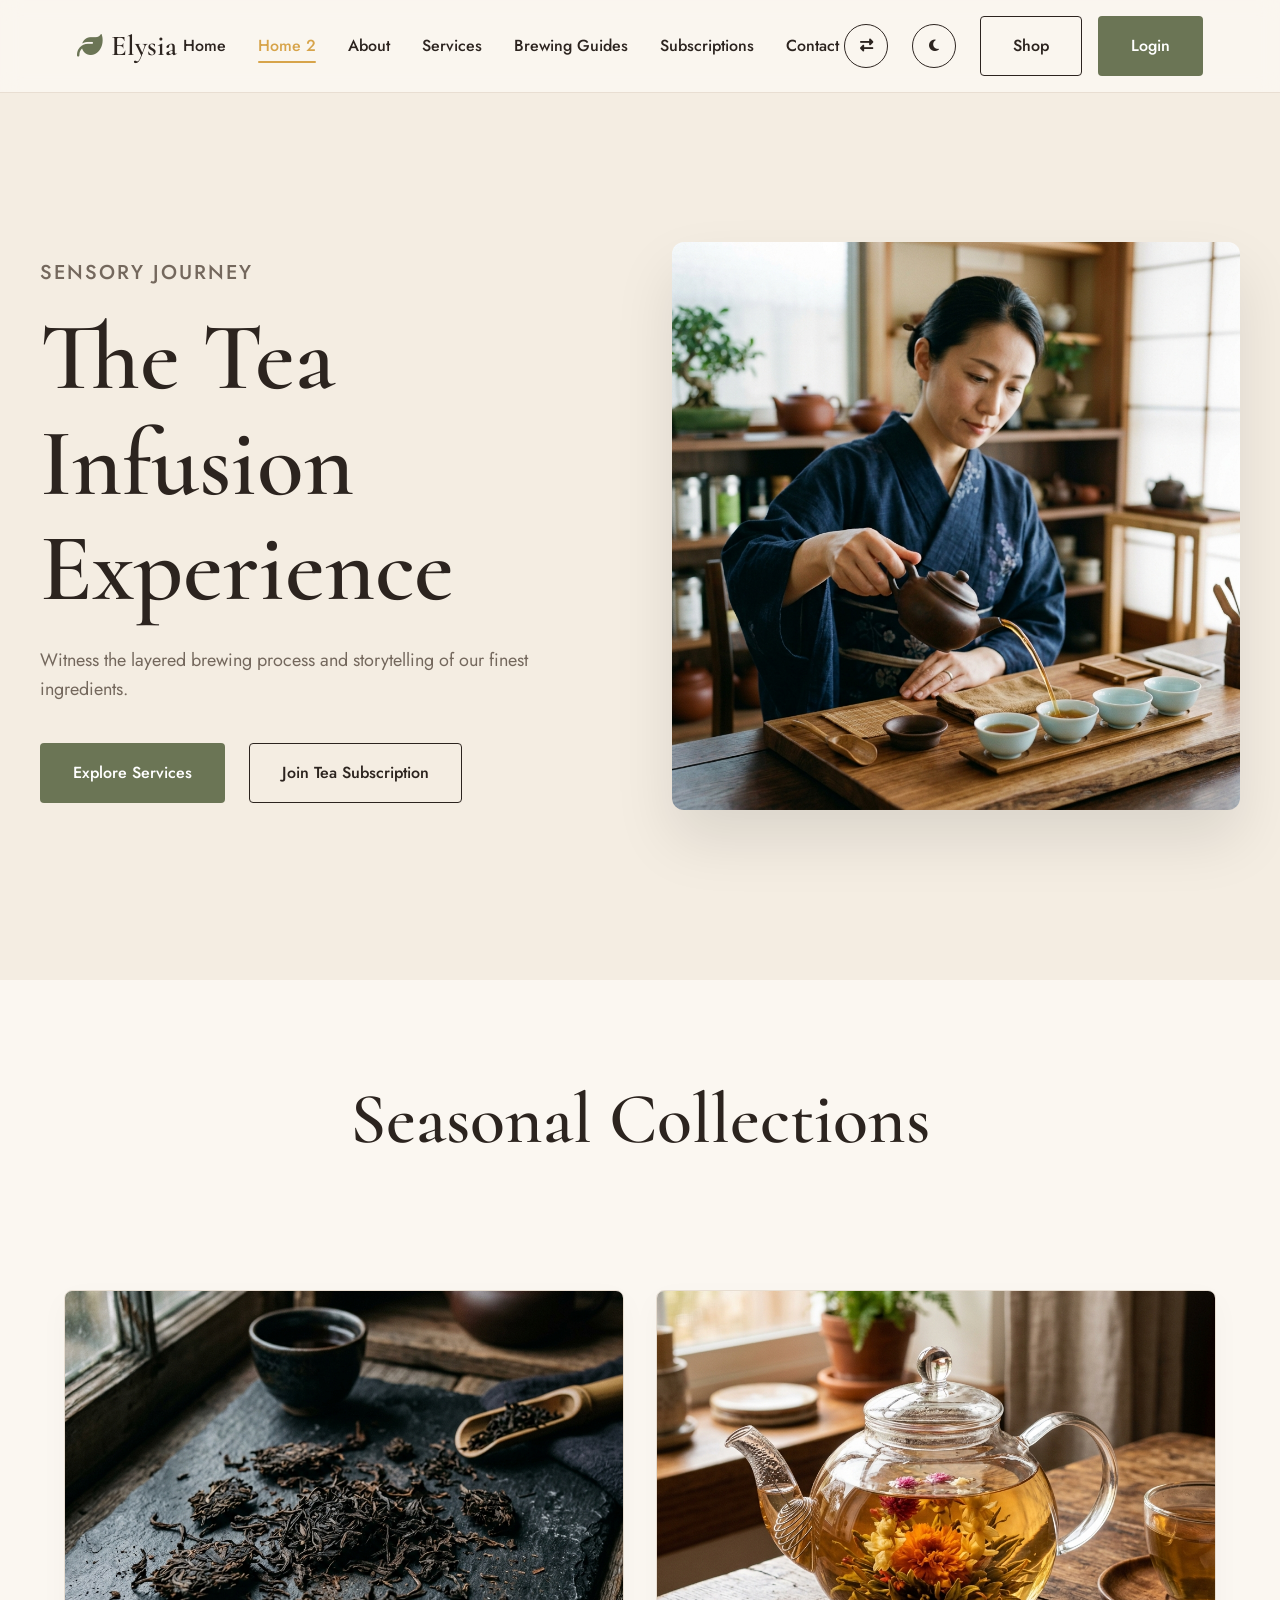
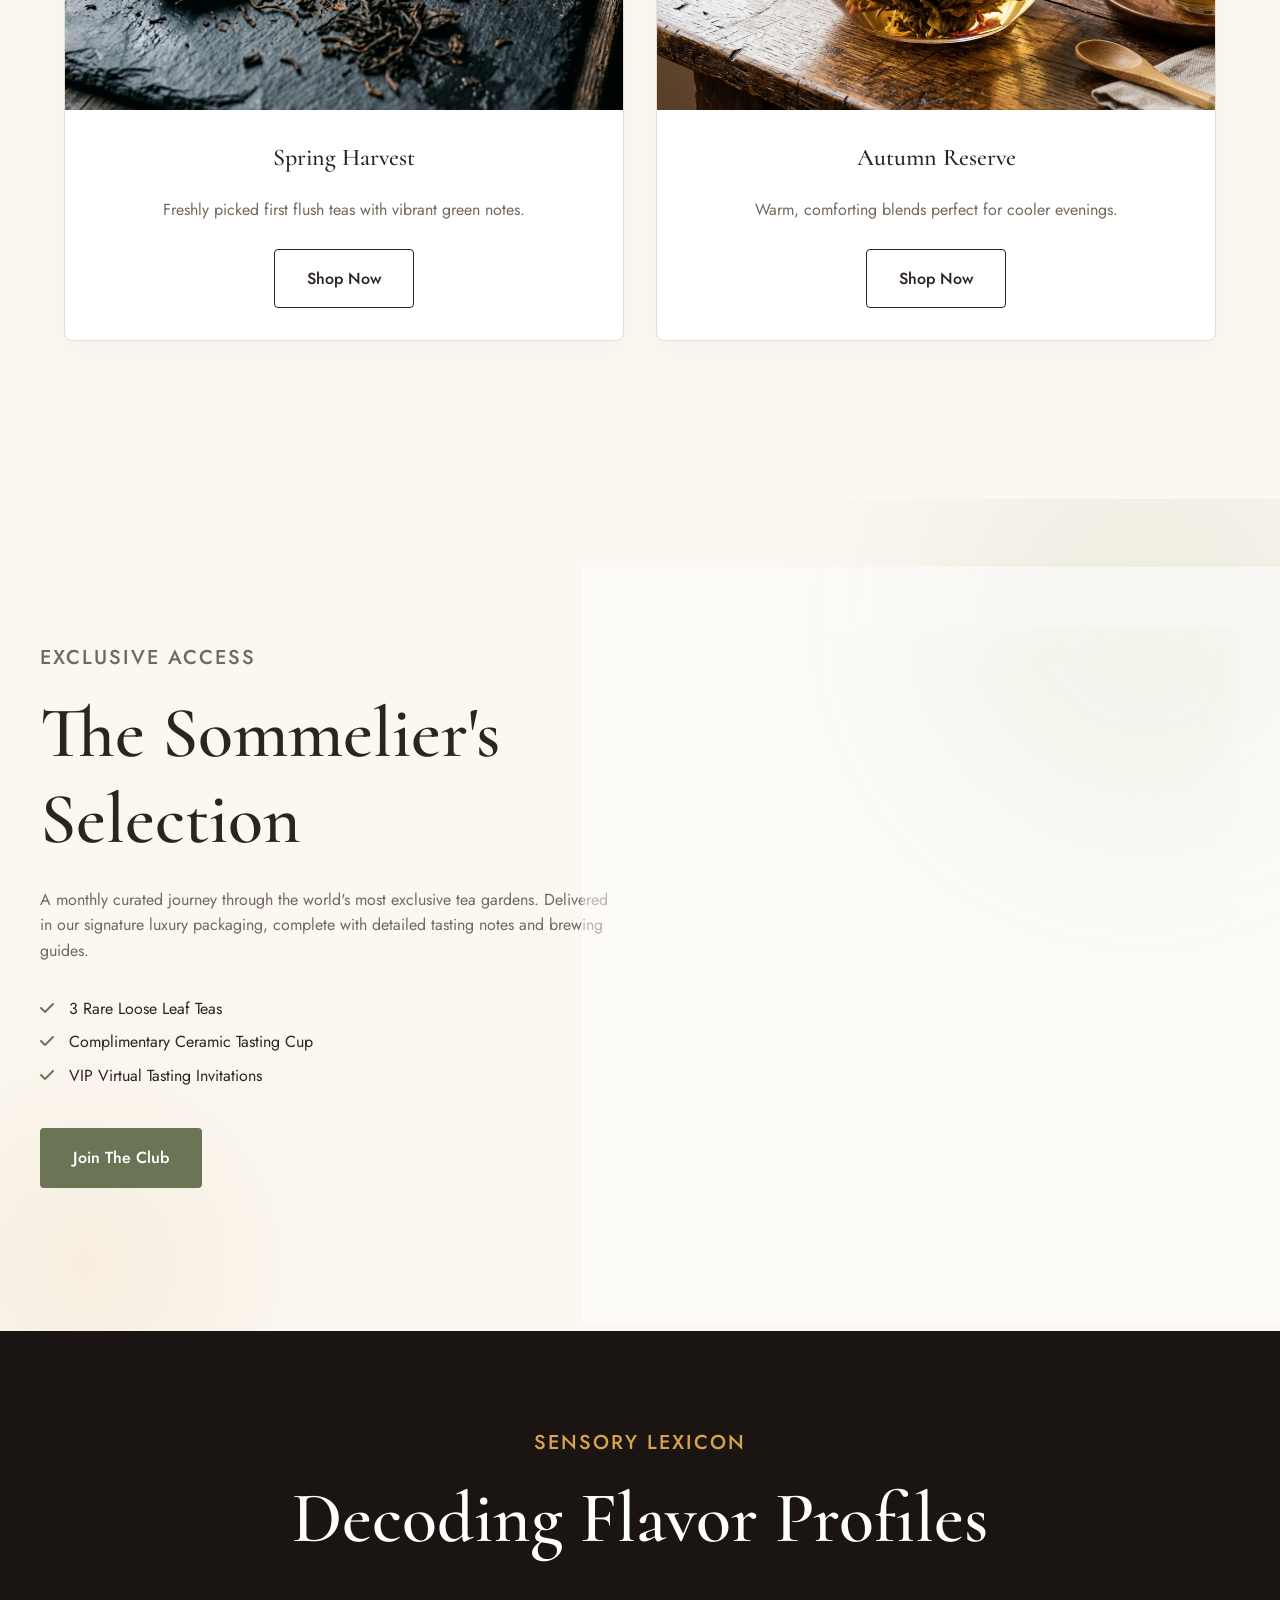
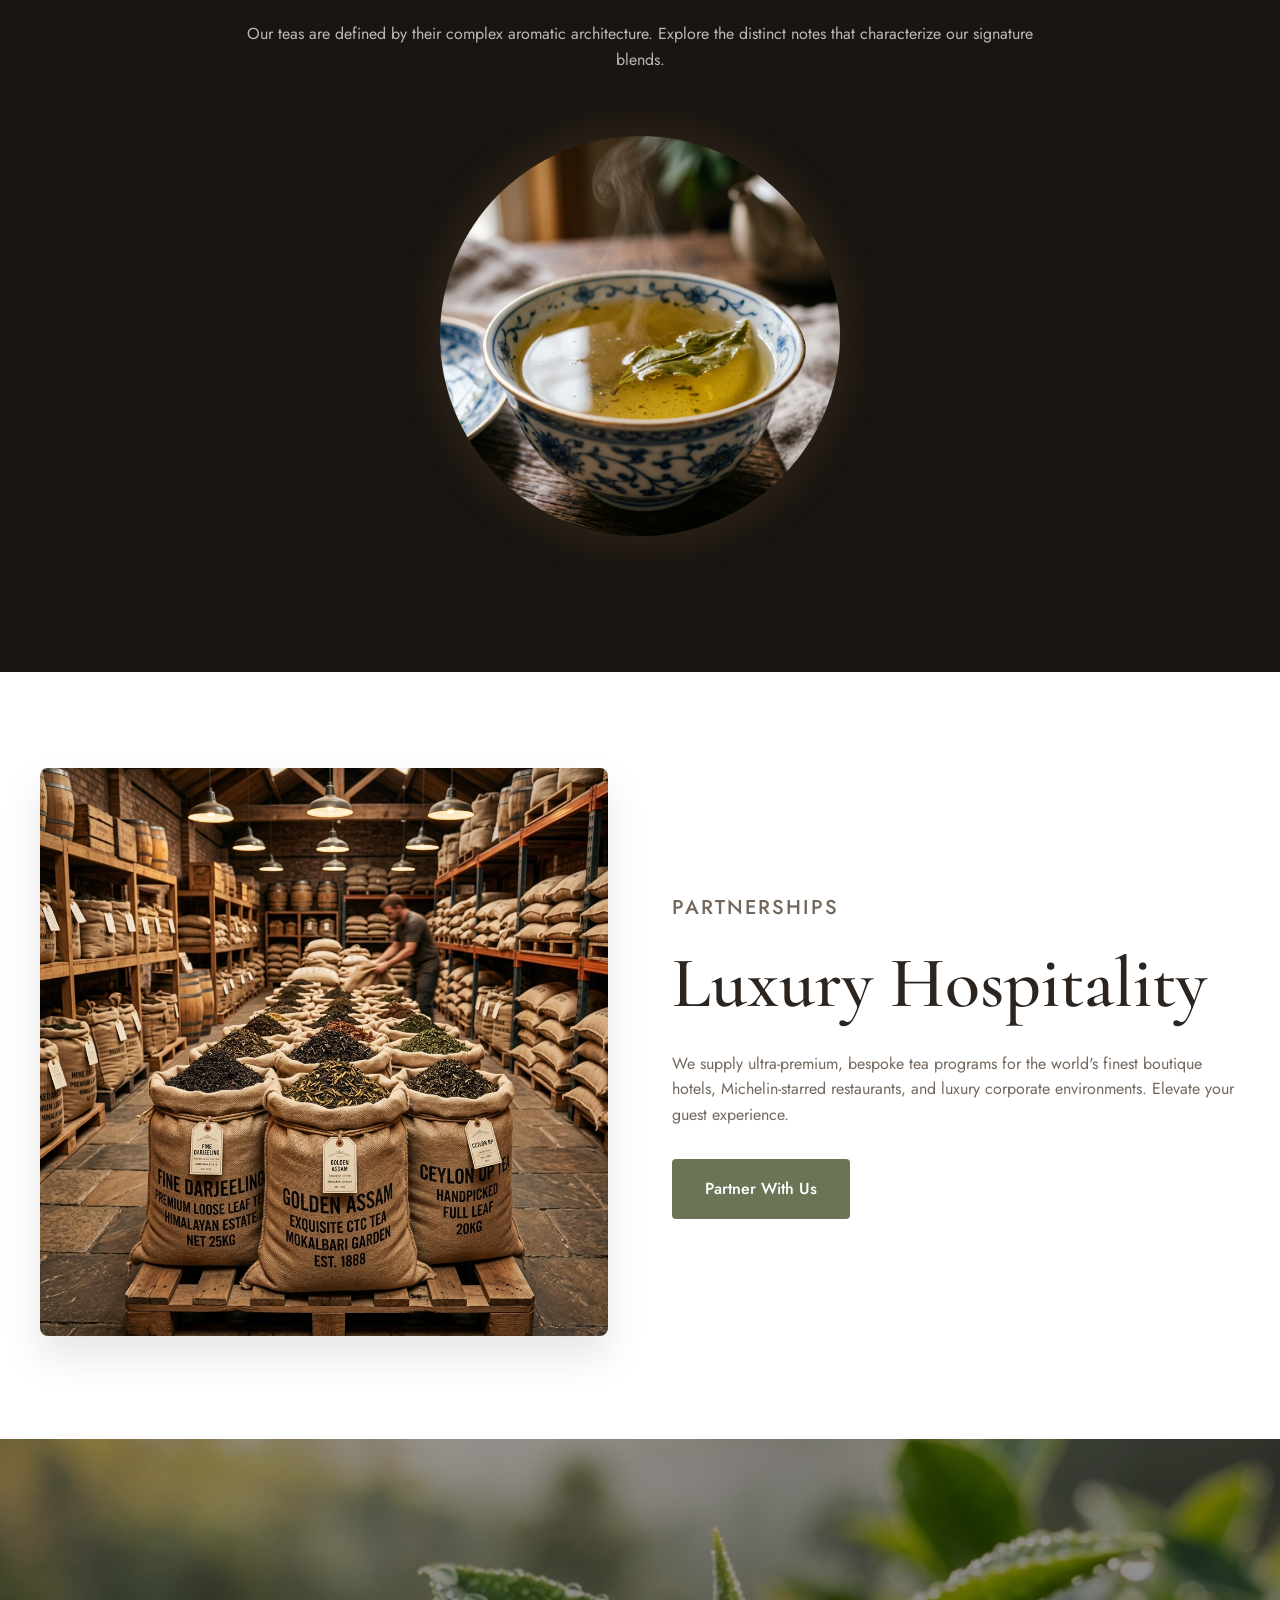
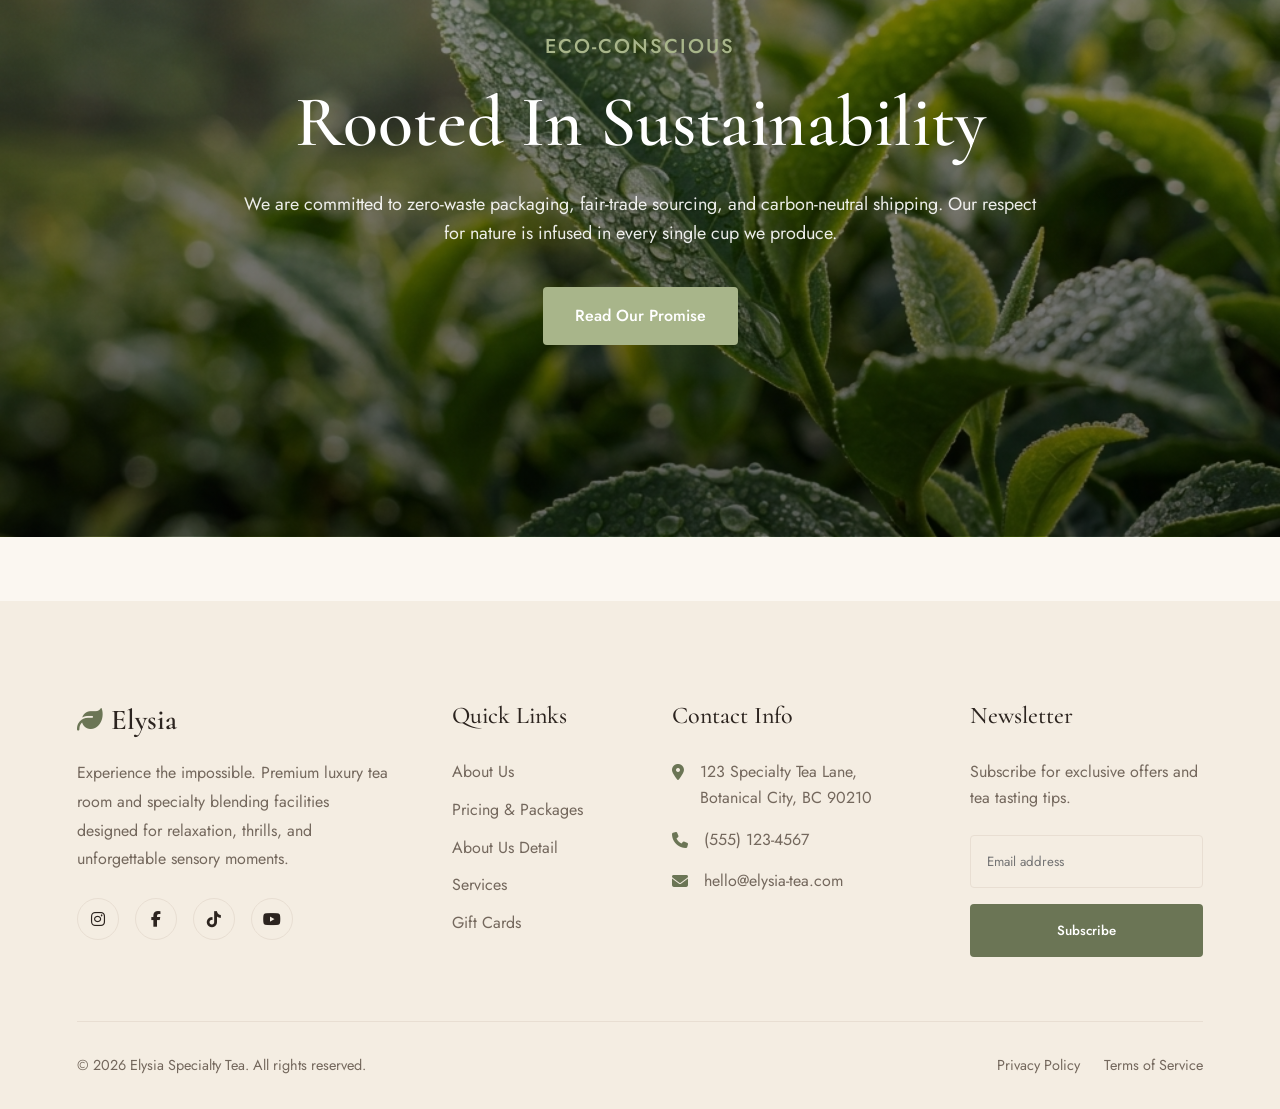
==== home-2.html @ 7551a8cd "Finalizing premium responsive layout, unique images, and brand updates" ====
<!DOCTYPE html>
<html lang="en">
<head>
    <meta charset="UTF-8">
    <meta name="viewport" content="width=device-width, initial-scale=1.0">
    <title>Home 2 | Specialty Tea Blending & Tea Room</title>
    <link rel="preconnect" href="https://fonts.googleapis.com">
    <link rel="preconnect" href="https://fonts.gstatic.com" crossorigin>
    <link href="https://fonts.googleapis.com/css2?family=Cormorant:wght@400;500;540;580&family=Jost:wght@400;450;500;520&display=swap" rel="stylesheet">
    <link rel="stylesheet" href="https://cdnjs.cloudflare.com/ajax/libs/font-awesome/6.4.0/css/all.min.css">
    <link rel="stylesheet" href="css/style.css?v=6">
    <link rel="stylesheet" href="css/dark-mode.css">
    <link rel="stylesheet" href="css/rtl.css">
    <link rel="icon" type="image/svg+xml" href="images/brand_logo.svg">
</head>
<body>
    
<nav class="navbar">
    <div class="nav-left">
        <a href="index.html" class="brand-logo"><i class="fa-solid fa-leaf"></i>Elysia</a>
    </div>
    
    <button id="mobile-menu-btn" class="mobile-menu-btn" title="Open Menu"><i class="fas fa-bars"></i></button>
    <div id="mobile-menu-overlay" class="mobile-menu-overlay"></div>
    
    <div class="nav-wrapper" id="nav-wrapper">
        <div class="nav-menu-header">
            <span class="brand-logo"><i class="fa-solid fa-leaf"></i>Elysia</span>
            <button id="mobile-menu-close" class="mobile-menu-close" title="Close Menu"><i class="fas fa-times"></i></button>
        </div>
        <div class="nav-center">
            <a href="index.html" class="nav-link">Home</a>
            <a href="home-2.html" class="nav-link">Home 2</a>
            <a href="about.html" class="nav-link">About</a>
            <a href="services.html" class="nav-link">Services</a>
            <a href="brewing-guides.html" class="nav-link">Brewing Guides</a>
            <a href="subscriptions.html" class="nav-link">Subscriptions</a>
            <a href="contact.html" class="nav-link">Contact</a>
        </div>
        <div class="nav-right">
            <div style="display: flex; gap: 1.5rem; align-items: center;">
                <button id="rtl-toggle" class="btn btn-secondary btn-icon" title="Toggle RTL"><i class="fas fa-right-left"></i></button>
                <button id="dark-mode-toggle" class="btn btn-secondary btn-icon" title="Toggle Theme"><i class="fas fa-moon"></i></button>
            </div>
            <div style="display: flex; gap: 1rem; align-items: center;">
                <a href="shop.html" class="btn btn-secondary">Shop</a>
                <a href="login.html" class="btn btn-primary">Login</a>
            </div>
        </div>
    </div>
</nav>

    <main class="">
        
        <section class="hero" style="min-height: 100vh; display: flex; align-items: center; justify-content: center; position: relative; overflow: hidden; padding-top: 80px; background-color: var(--secondary-bg);">
            <div style="max-width: 1200px; margin: 0 auto; display: grid; grid-template-columns: repeat(auto-fit, minmax(300px, 1fr)); gap: 4rem; align-items: center; padding: 0 2rem; width: 100%;">
                <div class="text-center-mobile anim-sensory">
                    <span class="subheading anim-float" style="display: block; margin-bottom: 1rem;">Sensory Journey</span>
                    <h1 style="margin-bottom: 1.5rem;">The Tea Infusion Experience</h1>
                    <p style="margin-bottom: 2.5rem; font-size: 1.125rem;">Witness the layered brewing process and storytelling of our finest ingredients.</p>
                    <div class="hero-cta-group" style="justify-content: flex-start;">
                        <a href="services.html" class="btn btn-primary">Explore Services</a>
                        <a href="subscriptions.html" class="btn btn-secondary">Join Tea Subscription</a>
                    </div>
                </div>
                <div class="anim-sensory" style="animation-delay: 0.2s;">
                    <img src="images/home2_tasting.png" alt="Tea Infusion Experience" style="width: 100%; border-radius: 12px; box-shadow: 0 30px 60px rgba(0,0,0,0.1);">
                </div>
            </div>
        </section>
        
        <section class="sensory-element" style="padding: 6rem 2rem;">
            <div style="text-align: center; margin-bottom: 4rem;">
                <h2>Seasonal Collections</h2>
            </div>
            <div class="card-grid cols-2">
                <div class="card">
                    <div class="card-img-wrapper"><img src="images/home2_tea_4.png" alt="Spring Harvest"></div>
                    <div class="card-content">
                        <h3 class="card-title">Spring Harvest</h3>
                        <p class="card-desc">Freshly picked first flush teas with vibrant green notes.</p>
                        <div class="card-cta"><a href="shop.html" class="btn btn-secondary">Shop Now</a></div>
                    </div>
                </div>
                <div class="card">
                    <div class="card-img-wrapper"><img src="images/home2_tea_5.png" alt="Autumn Reserve"></div>
                    <div class="card-content">
                        <h3 class="card-title">Autumn Reserve</h3>
                        <p class="card-desc">Warm, comforting blends perfect for cooler evenings.</p>
                        <div class="card-cta"><a href="shop.html" class="btn btn-secondary">Shop Now</a></div>
                    </div>
                </div>
            </div>
        </section>
        
        <!-- Section 3: Curated Subscription Box -->
        <section class="sensory-element" style="padding: 8rem 2rem; position: relative; overflow: hidden;">
            <div style="position: absolute; top: -10%; right: -5%; width: 400px; height: 400px; background: var(--matcha-mist); filter: blur(100px); opacity: 0.15; border-radius: 50%; z-index: -1;"></div>
            <div style="position: absolute; bottom: -10%; left: -5%; width: 300px; height: 300px; background: var(--saffron-infusion); filter: blur(80px); opacity: 0.1; border-radius: 50%; z-index: -1;"></div>
            
            <div style="max-width: 1200px; margin: 0 auto; display: grid; grid-template-columns: repeat(auto-fit, minmax(300px, 1fr)); gap: 4rem; align-items: center;">
                <div class="text-center-mobile">
                    <span class="subheading">Exclusive Access</span>
                    <h2 style="margin: 1rem 0 1.5rem;">The Sommelier's Selection</h2>
                    <p style="margin-bottom: 2rem;">A monthly curated journey through the world's most exclusive tea gardens. Delivered in our signature luxury packaging, complete with detailed tasting notes and brewing guides.</p>
                    <div>
                        <ul style="list-style: none; padding: 0; margin: 0 auto 2.5rem auto; text-align: left; display: inline-flex; flex-direction: column; gap: 0.5rem;">
                            <li><i class="fas fa-check" style="color: var(--aged-tea-leaf); margin-right: 10px;"></i> 3 Rare Loose Leaf Teas</li>
                            <li><i class="fas fa-check" style="color: var(--aged-tea-leaf); margin-right: 10px;"></i> Complimentary Ceramic Tasting Cup</li>
                            <li><i class="fas fa-check" style="color: var(--aged-tea-leaf); margin-right: 10px;"></i> VIP Virtual Tasting Invitations</li>
                        </ul>
                    </div>
                    <a href="subscriptions.html" class="btn btn-primary">Join The Club</a>
                </div>
                <div>
                    <div style="background: rgba(255,255,255,0.5); backdrop-filter: blur(20px); border: 1px solid rgba(255,255,255,0.6); padding: 1.5rem; border-radius: 12px; box-shadow: 0 30px 60px rgba(0,0,0,0.05);">
                        <img src="images/home2_subscription.png" alt="Subscription Box" style="width: 100%; border-radius: 8px;">
                    </div>
                </div>
            </div>
        </section>

        <!-- Section 4: Tasting Notes Wheel -->
        <section class="sensory-element" style="padding: 6rem 2rem; background-color: #1A1512; color: #FBF7F1; text-align: center;">
            <div style="max-width: 800px; margin: 0 auto 4rem;">
                <span class="subheading" style="color: var(--saffron-infusion);">Sensory Lexicon</span>
                <h2 style="color: #FFF; margin-top: 1rem;">Decoding Flavor Profiles</h2>
                <p style="color: rgba(255,255,255,0.7);">Our teas are defined by their complex aromatic architecture. Explore the distinct notes that characterize our signature blends.</p>
            </div>
            <div style="max-width: 1000px; margin: 0 auto; position: relative; padding-bottom: 2rem;">
                <img src="images/home2_tasting_2.png" alt="Tasting Notes" style="width: 100%; max-width: 400px; border-radius: 50%; box-shadow: 0 0 50px rgba(215, 164, 74, 0.15); animation: floatAroma 8s ease-in-out infinite;">
            </div>
            </div>
        </section>
        
        <!-- Section 7: Wholesale & Hospitality -->
        <section class="sensory-element" style="padding: 6rem 2rem; background-color: var(--card-bg);">
            <div style="max-width: 1200px; margin: 0 auto; display: grid; grid-template-columns: repeat(auto-fit, minmax(300px, 1fr)); gap: 4rem; align-items: center;">
                <div class="text-center-mobile" style="order: 2;">
                    <span class="subheading">Partnerships</span>
                    <h2 style="margin: 1rem 0 1.5rem;">Luxury Hospitality</h2>
                    <p style="margin-bottom: 2rem;">We supply ultra-premium, bespoke tea programs for the world's finest boutique hotels, Michelin-starred restaurants, and luxury corporate environments. Elevate your guest experience.</p>
                    <a href="contact.html" class="btn btn-primary">Partner With Us</a>
                </div>
                <div style="order: 1;">
                    <img src="images/home2_wholesale.png" alt="Hospitality Tea Service" style="width: 100%; border-radius: 8px; box-shadow: 0 20px 40px rgba(0,0,0,0.1);">
                </div>
            </div>
        </section>

        <!-- Section 8: Sustainable Sourcing -->
        <section class="sensory-element" style="padding: 6rem 2rem; background-image: linear-gradient(rgba(0,0,0,0.4), rgba(0,0,0,0.6)), url('images/home2_sustainability.png'); background-size: cover; background-position: center; background-attachment: fixed; color: #FFF; text-align: center;">
            <div style="max-width: 800px; margin: 6rem auto;">
                <span class="subheading" style="color: var(--matcha-mist);">Eco-Conscious</span>
                <h2 style="color: #FFF; margin: 1rem 0 1.5rem;">Rooted In Sustainability</h2>
                <p style="color: rgba(255,255,255,0.9); margin-bottom: 2.5rem; font-size: 1.125rem;">We are committed to zero-waste packaging, fair-trade sourcing, and carbon-neutral shipping. Our respect for nature is infused in every single cup we produce.</p>
                <a href="about.html" class="btn btn-primary" style="background-color: var(--matcha-mist); color: #FFF; border: none;">Read Our Promise</a>
            </div>
        </section>
        
    </main>
    
<footer class="footer">
    <div class="footer-container">
        <div class="footer-grid">
            <div>
                <div style="margin-bottom: 1rem;"><a href="index.html" class="brand-logo"><i class="fa-solid fa-leaf"></i>Elysia</a></div>
                <p class="footer-desc">Experience the impossible. Premium luxury tea room and specialty blending facilities designed for relaxation, thrills, and unforgettable sensory moments.</p>
                <div class="footer-socials">
                    <a href="#"><i class="fab fa-instagram"></i></a>
                    <a href="#"><i class="fab fa-facebook-f"></i></a>
                    <a href="#"><i class="fab fa-tiktok"></i></a>
                    <a href="#"><i class="fab fa-youtube"></i></a>
                </div>
            </div>
            <div>
                <h4 class="footer-heading">Quick Links</h4>
                <ul class="footer-links">
                    <li><a href="about.html">About Us</a></li>
                    <li><a href="pricing.html">Pricing & Packages</a></li>
                    <li><a href="about.html">About Us Detail</a></li>
                    <li><a href="services.html">Services</a></li>
                    <li><a href="shop.html">Gift Cards</a></li>
                </ul>
            </div>
            <div>
                <h4 class="footer-heading">Contact Info</h4>
                <ul class="footer-contact">
                    <li><i class="fas fa-map-marker-alt"></i> 123 Specialty Tea Lane, Botanical City, BC 90210</li>
                    <li><i class="fas fa-phone"></i> (555) 123-4567</li>
                    <li><i class="fas fa-envelope"></i> hello@elysia-tea.com</li>
                </ul>
            </div>
            <div class="footer-newsletter">
                <h4 class="footer-heading">Newsletter</h4>
                <p>Subscribe for exclusive offers and tea tasting tips.</p>
                <form class="newsletter-form">
                    <input type="email" class="newsletter-input" placeholder="Email address">
                    <button type="button" class="btn btn-primary" style="width: 100%;">Subscribe</button>
                </form>
            </div>
        </div>
        <div class="footer-bottom">
            <div>&copy; 2026 Elysia Specialty Tea. All rights reserved.</div>
            <div class="footer-bottom-links">
                <a href="#">Privacy Policy</a>
                <a href="#">Terms of Service</a>
            </div>
        </div>
    </div>
</footer>
<button id="back-to-top" class="back-to-top" aria-label="Back to top">
    <i class="fas fa-arrow-up"></i>
</button>

    <script src="js/main.js"></script>
</body>
</html>
---- css/style.css ----
/* style.css */
:root {
  --primary-bg: #FBF7F1;
  --secondary-bg: #F4EDE2;
  --card-bg: #FFFFFF;
  --matcha-mist: #A8B58A;
  --aged-tea-leaf: #6B7555;
  --dried-fig: #8D5E4E;
  --saffron-infusion: #D7A44A;
  --porcelain-taupe: #D9CEC0;
  --text-primary: #2C241F;
  --text-secondary: #74685D;
  --border: #E8DED2;
  --hero-overlay-start: rgba(251, 247, 241, 0.75);
  --hero-overlay-end: rgba(251, 247, 241, 0.95);
  
  --font-heading: 'Cormorant', serif;
  --font-body: 'Jost', sans-serif;
}

html, body {
  margin: 0;
  padding: 0;
  background-color: var(--primary-bg);
  color: var(--text-primary);
  font-family: var(--font-body);
  overflow-x: clip;
  max-width: 100vw;
  font-weight: 400;
  line-height: 1.6;
}

h1, h2, h3, h4, h5, h6 {
  font-family: var(--font-heading);
  color: var(--text-primary);
  margin-top: 0;
}

h1 { font-weight: 580; font-size: clamp(4.5rem, 8vw, 6rem); line-height: 1.1; }
h2 { font-weight: 560; font-size: clamp(3rem, 6vw, 4.5rem); line-height: 1.2; }
h3 { font-weight: 540; font-size: clamp(2rem, 4vw, 3rem); line-height: 1.3; }
h4, h5, h6 { font-weight: 500; font-size: clamp(1.5rem, 3vw, 2rem); }
p { font-weight: 400; font-size: 1rem; color: var(--text-secondary); }
.subheading { font-weight: 500; font-size: 1.25rem; color: var(--text-secondary); text-transform: uppercase; letter-spacing: 2px; }
strong, b { font-weight: 550; }

/* Buttons */
.btn {
  display: inline-flex;
  align-items: center;
  justify-content: center;
  padding: 1rem 2rem;
  font-family: var(--font-body);
  font-weight: 520;
  text-decoration: none;
  border-radius: 4px;
  transition: all 0.4s ease;
  cursor: pointer;
  border: 1px solid transparent;
  box-sizing: border-box;
}
.btn-primary {
  background-color: var(--aged-tea-leaf);
  color: #FFF;
}
.btn-primary:hover {
  background-color: var(--text-primary);
  transform: translateY(-2px);
}
.btn-secondary {
  background-color: transparent;
  color: var(--text-primary);
  border-color: var(--text-primary);
}
.btn-secondary:hover {
  background-color: var(--text-primary);
  color: #FFF;
}
.hero-cta-group {
  display: flex;
  gap: 1.5rem;
  justify-content: center;
}
.btn-icon {
  width: 44px;
  height: 44px;
  padding: 0;
  border-radius: 50%;
}

/* Navbar */
.navbar {
  position: fixed;
  top: 0; width: 100%; z-index: 1000;
  background-color: rgba(251, 247, 241, 0.9);
  backdrop-filter: blur(10px);
  border-bottom: 1px solid var(--border);
  padding: 1rem 6%;
  display: flex;
  justify-content: space-between;
  align-items: center;
  box-sizing: border-box;
}
.nav-left { display: flex; align-items: center; gap: 1rem; }
.brand-logo { font-family: var(--font-heading); font-size: 1.8rem; font-weight: 580; color: var(--text-primary); text-decoration: none; display: inline-flex; align-items: center; gap: 8px; }
.brand-logo i { color: var(--aged-tea-leaf); font-size: 1.6rem; }
.nav-center { display: flex; gap: 2rem; }
.nav-link { text-decoration: none; color: var(--text-primary); font-weight: 500; transition: color 0.3s ease; position: relative; }
.nav-link:hover { color: var(--saffron-infusion); }
.nav-link.active { color: var(--saffron-infusion); }
.nav-link.active::after { content: ''; position: absolute; bottom: -4px; left: 0; width: 100%; height: 2px; background-color: var(--saffron-infusion); border-radius: 2px; }
.nav-right { display: flex; gap: 1.5rem; align-items: center; }

/* Mobile Menu */
.mobile-menu-btn, .mobile-menu-close, .nav-menu-header, .mobile-menu-overlay {
  display: none;
}
.nav-wrapper {
  display: contents;
}

@media (max-width: 1024px) {
  .mobile-menu-btn {
    display: block;
    background: transparent;
    border: none;
    font-size: 1.5rem;
    color: var(--text-primary);
    cursor: pointer;
  }
  .nav-wrapper {
    display: flex;
    flex-direction: column;
    position: fixed;
    top: 0;
    right: -100%;
    width: 300px;
    max-width: 80vw;
    height: 100vh;
    background-color: var(--primary-bg);
    box-shadow: -5px 0 20px rgba(0,0,0,0.1);
    z-index: 1001;
    transition: right 0.4s ease;
    padding: 2rem;
    overflow-y: auto;
  }
  .nav-wrapper.open {
    right: 0;
  }
  .nav-menu-header {
    display: flex;
    justify-content: space-between;
    align-items: center;
    margin-bottom: 2rem;
  }
  .mobile-menu-close {
    display: block;
    background: transparent;
    border: none;
    font-size: 1.5rem;
    color: var(--text-primary);
    cursor: pointer;
  }
  .nav-center {
    flex-direction: column;
    gap: 1.5rem;
    margin-bottom: 2rem;
  }
  .nav-right {
    flex-direction: column;
    gap: 1.5rem;
    align-items: flex-start;
  }
  .mobile-menu-overlay {
    display: block;
    position: fixed;
    top: 0; left: 0; right: 0; bottom: 0;
    background: rgba(0,0,0,0.5);
    z-index: 1000;
    opacity: 0;
    visibility: hidden;
    transition: all 0.3s ease;
  }
  .mobile-menu-overlay.open {
    opacity: 1;
    visibility: visible;
  }
}

/* Grid Layouts - Cards */
.card-grid {
  display: grid;
  gap: 2rem;
  padding: 4rem 2rem;
  max-width: 1400px;
  margin: 0 auto;
}

/* Base Desktop: 4 columns or 2 columns */
.card-grid.cols-4 { grid-template-columns: repeat(4, 1fr); }
.card-grid.cols-2 { grid-template-columns: repeat(2, 1fr); }
.card-grid.cols-3 { grid-template-columns: repeat(3, 1fr); }

.card {
  background-color: var(--card-bg);
  border: 1px solid var(--border);
  border-radius: 8px;
  overflow: hidden;
  box-shadow: 0 10px 30px rgba(0,0,0,0.03);
  transition: transform 0.5s ease, box-shadow 0.5s ease;
  display: flex;
  flex-direction: column;
  height: 100%;
}
.card:hover {
  transform: translateY(-10px);
  box-shadow: 0 15px 40px rgba(0,0,0,0.08);
}
.card-img-wrapper {
  overflow: hidden;
  aspect-ratio: 4/3;
  position: relative;
}
.card img {
  width: 100%; height: 100%; object-fit: cover;
  transition: transform 0.8s ease;
}
.card:hover img { transform: scale(1.05); }
.card-content {
  padding: 2rem;
  display: flex;
  flex-direction: column;
  flex-grow: 1;
  text-align: center;
}
.card-title { font-size: 1.5rem; margin-bottom: 0.5rem; }
.card-desc { margin-bottom: 1.5rem; flex-grow: 1; }
.card-cta { margin-top: auto; }

/* Featured Card Logic - Desktop Only */
@media (min-width: 1025px) {
  .card-featured {
    transform: scale(1.05);
    z-index: 2;
  }
  .card-featured:hover {
    transform: scale(1.05) translateY(-10px);
  }
}

/* Media Queries for Cards */
@media (max-width: 1024px) {
  .card-grid.cols-4, .card-grid.cols-3 {
    grid-template-columns: repeat(2, 1fr);
  }
  /* Odd card centering logic */
  .card-grid.cols-3 .card:nth-child(odd):last-child {
    grid-column: 1 / -1;
    max-width: calc(50% - 1rem);
    margin: 2rem auto 0;
    justify-self: center;
    width: 100%;
  }

  /* Force Pricing Cards to 1 Column on Tablet to eliminate overlap bugs */
  .pricing-grid {
    grid-template-columns: 1fr !important;
  }
  .pricing-grid .card {
    max-width: 600px !important;
    margin: 0 auto !important;
  }
  .pricing-grid .card:nth-child(odd):last-child {
    grid-column: auto !important;
    max-width: 600px !important;
    margin: 0 auto !important;
  }
  .text-center-mobile {
    text-align: center;
  }
  .text-center-mobile .hero-cta-group {
    justify-content: center !important;
  }
}

@media (max-width: 768px) {
  .navbar { padding: 1rem; }
  .hero { padding-top: 140px !important; }
  
  .card-grid.cols-4, .card-grid.cols-3, .card-grid.cols-2 {
    grid-template-columns: repeat(2, 1fr); /* Mobile 2x2 grid */
  }

  
  h1, h2, h3, p, .subheading { text-align: center; }
  .card-content, .bento-content { text-align: center; }
  
  /* Center Contact Page elements on tablet/mobile */
  .contact-info-card {
    text-align: center;
  }
  .contact-info-card .contact-info-item {
    flex-direction: column;
    align-items: center !important;
  }
  .contact-info-card .contact-social-group {
    justify-content: center;
  }
  
  .sensory-element > div[style*="display: grid"],
  .sensory-element > div > div[style*="display: grid"],
  .hero > div[style*="display: grid"] {
    grid-template-columns: 1fr !important;
  }
}

@media (max-width: 425px) {
  .card-grid.cols-4, .card-grid.cols-3, .card-grid.cols-2 {
    grid-template-columns: repeat(2, 1fr); /* strictly 2x2 on small screens if space allows */
  }
}

/* Animations */
@keyframes teaBloom {
  0% { transform: scale(0.95); opacity: 0; filter: blur(10px); }
  100% { transform: scale(1); opacity: 1; filter: blur(0); }
}
@keyframes floatAroma {
  0%, 100% { transform: translateY(0) rotate(0deg); }
  50% { transform: translateY(-15px) rotate(2deg); }
}
@keyframes teaInfusion {
  0% { background-position: 0% 50%; }
  50% { background-position: 100% 50%; }
  100% { background-position: 0% 50%; }
}
@keyframes sensoryTransition {
  0% { opacity: 0; transform: translateY(20px); }
  100% { opacity: 1; transform: translateY(0); }
}

.anim-tea-bloom { animation: teaBloom 2s cubic-bezier(0.4, 0, 0.2, 1) forwards; }
.anim-float { animation: floatAroma 6s ease-in-out infinite; }
.anim-infusion {
  background: linear-gradient(270deg, var(--matcha-mist), var(--secondary-bg), var(--porcelain-taupe));
  background-size: 600% 600%;
  animation: teaInfusion 10s ease infinite;
}
.anim-sensory { animation: sensoryTransition 1.2s ease-out forwards; }

/* Footer */
.footer {
  background-color: var(--secondary-bg);
  padding: 6rem 6% 2rem;
  margin-top: 4rem;
}
.footer-container {
  width: 100%;
  margin: 0 auto;
}
.footer-grid {
  display: grid;
  grid-template-columns: 2fr 1fr 1.5fr 1.5fr;
  gap: 4rem;
  margin-bottom: 4rem;
}
.footer-desc { color: var(--text-secondary); margin-bottom: 1.5rem; line-height: 1.8; }
.footer-socials { display: flex; gap: 1rem; }
.footer-socials a {
  display: flex; align-items: center; justify-content: center;
  width: 40px; height: 40px;
  border: 1px solid var(--border);
  border-radius: 50%;
  color: var(--text-primary);
  text-decoration: none;
  transition: all 0.3s ease;
}
.footer-socials a:hover {
  background-color: var(--aged-tea-leaf);
  color: #FFF;
  border-color: var(--aged-tea-leaf);
}
.footer-heading {
  font-family: var(--font-heading);
  font-size: 1.5rem;
  margin-bottom: 1.5rem;
}
.footer-links { list-style: none; padding: 0; margin: 0; }
.footer-links li { margin-bottom: 0.75rem; }
.footer-links a { display: inline-block; color: var(--text-secondary); text-decoration: none; transition: all 0.3s ease; }
.footer-links a:hover { color: var(--saffron-infusion); transform: translateX(5px); }

.footer-contact { list-style: none; padding: 0; margin: 0; }
.footer-contact li {
  display: flex; align-items: flex-start; gap: 1rem;
  color: var(--text-secondary); margin-bottom: 1rem;
}
.footer-contact i { color: var(--aged-tea-leaf); margin-top: 5px; }

.footer-newsletter p { color: var(--text-secondary); margin-bottom: 1.5rem; }
.newsletter-form { display: flex; flex-direction: column; gap: 1rem; }
.newsletter-input {
  padding: 1rem; border: 1px solid var(--border);
  background: transparent; color: var(--text-primary);
  border-radius: 4px;
  font-family: var(--font-body);
}
.newsletter-input:focus { outline: none; border-color: var(--aged-tea-leaf); }

.footer-bottom {
  display: flex; justify-content: space-between; align-items: center;
  padding-top: 2rem; border-top: 1px solid var(--border);
  color: var(--text-secondary); font-size: 0.9rem;
}
.footer-bottom-links { display: flex; gap: 1.5rem; }
.footer-bottom-links a { color: var(--text-secondary); text-decoration: none; transition: color 0.3s ease; }
.footer-bottom-links a:hover { color: var(--saffron-infusion); }

@media (max-width: 1024px) {
  .footer-grid { grid-template-columns: 1fr 1fr; gap: 3rem; }
}
@media (max-width: 768px) {
  .footer-grid { grid-template-columns: 1fr; gap: 2rem; }
  .footer-bottom { flex-direction: column; gap: 1rem; text-align: center; }
}

/* Back to Top */
.back-to-top {
  position: fixed;
  bottom: 2rem;
  right: 2rem;
  width: 44px;
  height: 44px;
  background-color: var(--aged-tea-leaf);
  color: #FFF;
  border: none;
  border-radius: 50%;
  cursor: pointer;
  display: flex;
  align-items: center;
  justify-content: center;
  font-size: 1.2rem;
  opacity: 0;
  visibility: hidden;
  transition: all 0.3s ease;
  z-index: 99;
  box-shadow: 0 4px 12px rgba(0,0,0,0.1);
}
.back-to-top.show {
  opacity: 1;
  visibility: visible;
}
.back-to-top:hover {
  background-color: var(--saffron-infusion);
  transform: translateY(-3px);
}

/* Auth Pages */
.auth-main {
  min-height: 100vh;
  display: flex;
  flex-direction: column;
  padding: 6rem 1rem 2rem;
  position: relative;
  background: radial-gradient(circle at top left, var(--secondary-bg), var(--primary-bg));
}
.auth-card {
  box-sizing: border-box;
  margin: auto;
  background: var(--card-bg);
  padding: 3rem;
  border-radius: 12px;
  box-shadow: 0 20px 40px rgba(0,0,0,0.05);
  width: 100%;
  max-width: 480px;
  text-align: center;
}
.auth-brand {
  display: inline-flex;
  align-items: center;
  font-family: var(--font-heading);
  font-size: 2rem;
  color: var(--text-primary);
  text-decoration: none;
  margin-bottom: 2rem;
}
.auth-title {
  font-size: 1.75rem;
  margin-bottom: 0.5rem;
}
.auth-subtitle {
  color: var(--text-secondary);
  margin-bottom: 2rem;
}
.auth-form {
  text-align: left;
}
.form-group {
  margin-bottom: 1.5rem;
}
.form-label {
  display: block;
  font-size: 0.9rem;
  font-weight: 500;
  margin-bottom: 0.5rem;
  color: var(--text-primary);
}
.form-control {
  width: 100%;
  padding: 1rem;
  border: 1px solid var(--border);
  border-radius: 6px;
  background-color: transparent;
  font-family: var(--font-body);
  font-size: 1rem;
  color: var(--text-primary);
  transition: border-color 0.3s ease;
  box-sizing: border-box;
}
.form-control:focus {
  outline: none;
  border-color: var(--aged-tea-leaf);
}
.auth-options {
  display: flex;
  justify-content: space-between;
  align-items: center;
  margin-bottom: 1.5rem;
  font-size: 0.9rem;
}
.auth-link {
  color: var(--saffron-infusion);
  text-decoration: none;
  font-weight: 500;
  transition: color 0.3s ease;
}
.auth-link:hover {
  color: var(--aged-tea-leaf);
}
.auth-divider {
  display: flex;
  align-items: center;
  text-align: center;
  margin: 2rem 0;
  color: var(--text-secondary);
  font-size: 0.9rem;
}
.auth-divider::before, .auth-divider::after {
  content: '';
  flex: 1;
  border-bottom: 1px solid var(--border);
}
.auth-divider::before { margin-right: .5em; }
.auth-divider::after { margin-left: .5em; }

.btn-social {
  display: flex;
  align-items: center;
  justify-content: center;
  gap: 10px;
  width: 100%;
  padding: 1rem;
  border: 1px solid var(--border);
  border-radius: 6px;
  background-color: transparent;
  color: var(--text-primary);
  font-family: var(--font-body);
  font-size: 1rem;
  font-weight: 500;
  cursor: pointer;
  transition: all 0.3s ease;
  margin-bottom: 1rem;
  text-decoration: none;
}
.btn-social:hover {
  background-color: var(--secondary-bg);
}
.btn-social i {
  font-size: 1.2rem;
}

@media (max-width: 480px) {
  .card-grid.cols-4, .card-grid.cols-3, .card-grid.cols-2 {
    grid-template-columns: 1fr;
  }
  .card-grid.cols-3 .card:nth-child(odd):last-child {
    max-width: 100%;
  }
  .card-grid {
    padding: 2rem 0;
  }
  .sensory-element {
    padding: 3rem 1rem !important;
  }
  .auth-card {
    padding: 2rem 1.5rem;
  }
  .hero-title {
    font-size: 3rem !important;
  }
  .section-title {
    font-size: 2.2rem !important;
  }
  .hero-cta-group {
    flex-direction: column;
    gap: 1rem;
    width: 100%;
    padding: 0 2rem;
    box-sizing: border-box;
  }
  .hero-cta-group .btn {
    width: 100%;
  }
}

/* Timeline */
.timeline-container {
  max-width: 1000px;
  margin: 0 auto;
  position: relative;
  padding: 2rem 0;
}
.timeline-line {
  position: absolute;
  left: 50%;
  top: 0;
  bottom: 0;
  width: 2px;
  background-color: var(--border);
  transform: translateX(-50%);
}
.timeline-item {
  display: flex;
  justify-content: space-between;
  align-items: center;
  margin-bottom: 4rem;
  position: relative;
  width: 100%;
}
.timeline-item.reversed {
  flex-direction: row-reverse;
}
.timeline-content {
  width: 45%;
}
.timeline-item:not(.reversed) .timeline-content {
  text-align: right;
  padding-right: 2rem;
}
.timeline-item.reversed .timeline-content {
  text-align: left;
  padding-left: 2rem;
}
.timeline-dot {
  position: absolute;
  left: 50%;
  transform: translate(-50%, 0);
  width: 20px;
  height: 20px;
  background-color: var(--saffron-infusion);
  border-radius: 50%;
  border: 4px solid var(--card-bg);
  z-index: 2;
  box-shadow: 0 0 0 4px rgba(215,164,74,0.2);
  transition: transform 0.4s ease;
}
.timeline-item:hover .timeline-dot {
  transform: translate(-50%, 0) scale(1.3);
}
.timeline-empty {
  width: 45%;
}
@media (max-width: 768px) {
  .timeline-line {
    left: 20px;
  }
  .timeline-item, .timeline-item.reversed {
    flex-direction: row;
  }
  .timeline-content {
    width: calc(100% - 50px);
    margin-left: auto;
  }
  .timeline-item:not(.reversed) .timeline-content,
  .timeline-item.reversed .timeline-content {
    text-align: left;
    padding-left: 0;
    padding-right: 0;
  }
  .timeline-dot {
    left: 20px;
  }
  .timeline-empty {
    display: none;
  }
}
---- css/dark-mode.css ----
/* dark-mode.css */
body.dark-mode {
  --primary-bg: #191715;
  --secondary-bg: #24211D;
  --card-bg: #24211D;
  --text-primary: #F8F5F1;
  --text-secondary: #C8BFB5;
  --border: #3A352F;
  --aged-tea-leaf: #A8B58A; /* Lighter in dark mode */
  --hero-overlay-start: rgba(25, 23, 21, 0.75);
  --hero-overlay-end: rgba(25, 23, 21, 0.95);
}
body.dark-mode .navbar {
  background-color: rgba(25, 23, 21, 0.9);
}
body.dark-mode .card {
  box-shadow: 0 10px 30px rgba(0,0,0,0.5);
}
body.dark-mode .card:hover {
  box-shadow: 0 15px 40px rgba(0,0,0,0.7);
}
body.dark-mode .anim-infusion {
  background: linear-gradient(270deg, #24211D, #191715, #3A352F);
}

body.dark-mode .btn-primary:hover,
body.dark-mode .btn-secondary:hover {
  background-color: var(--text-primary);
  color: var(--primary-bg);
}
---- css/rtl.css ----
/* rtl.css */
body.rtl {
  direction: rtl;
  text-align: right;
}
body.rtl .nav-left { flex-direction: row-reverse; }
body.rtl .nav-right { flex-direction: row-reverse; }
body.rtl .card-content { text-align: right; }
@media (max-width: 768px) {
  body.rtl h1, body.rtl h2, body.rtl h3, body.rtl p, body.rtl .card-content { text-align: center; }
}
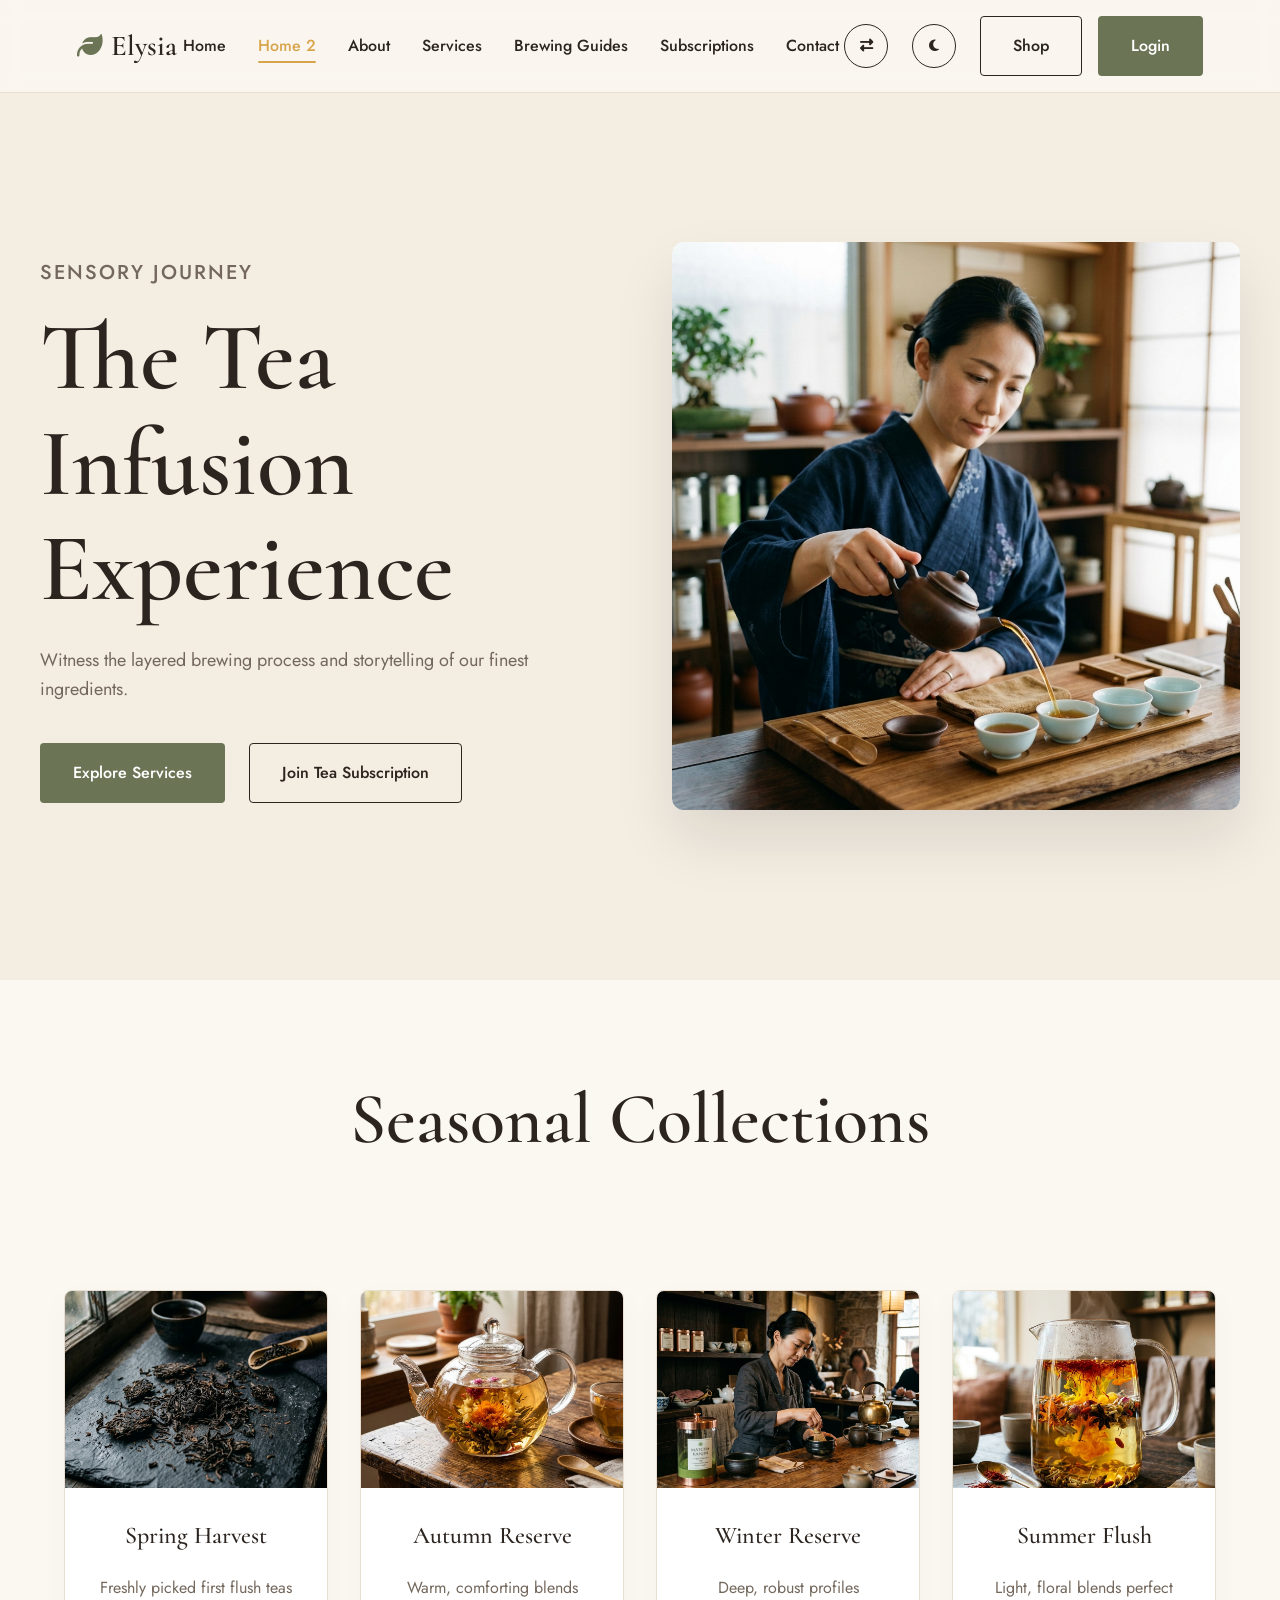
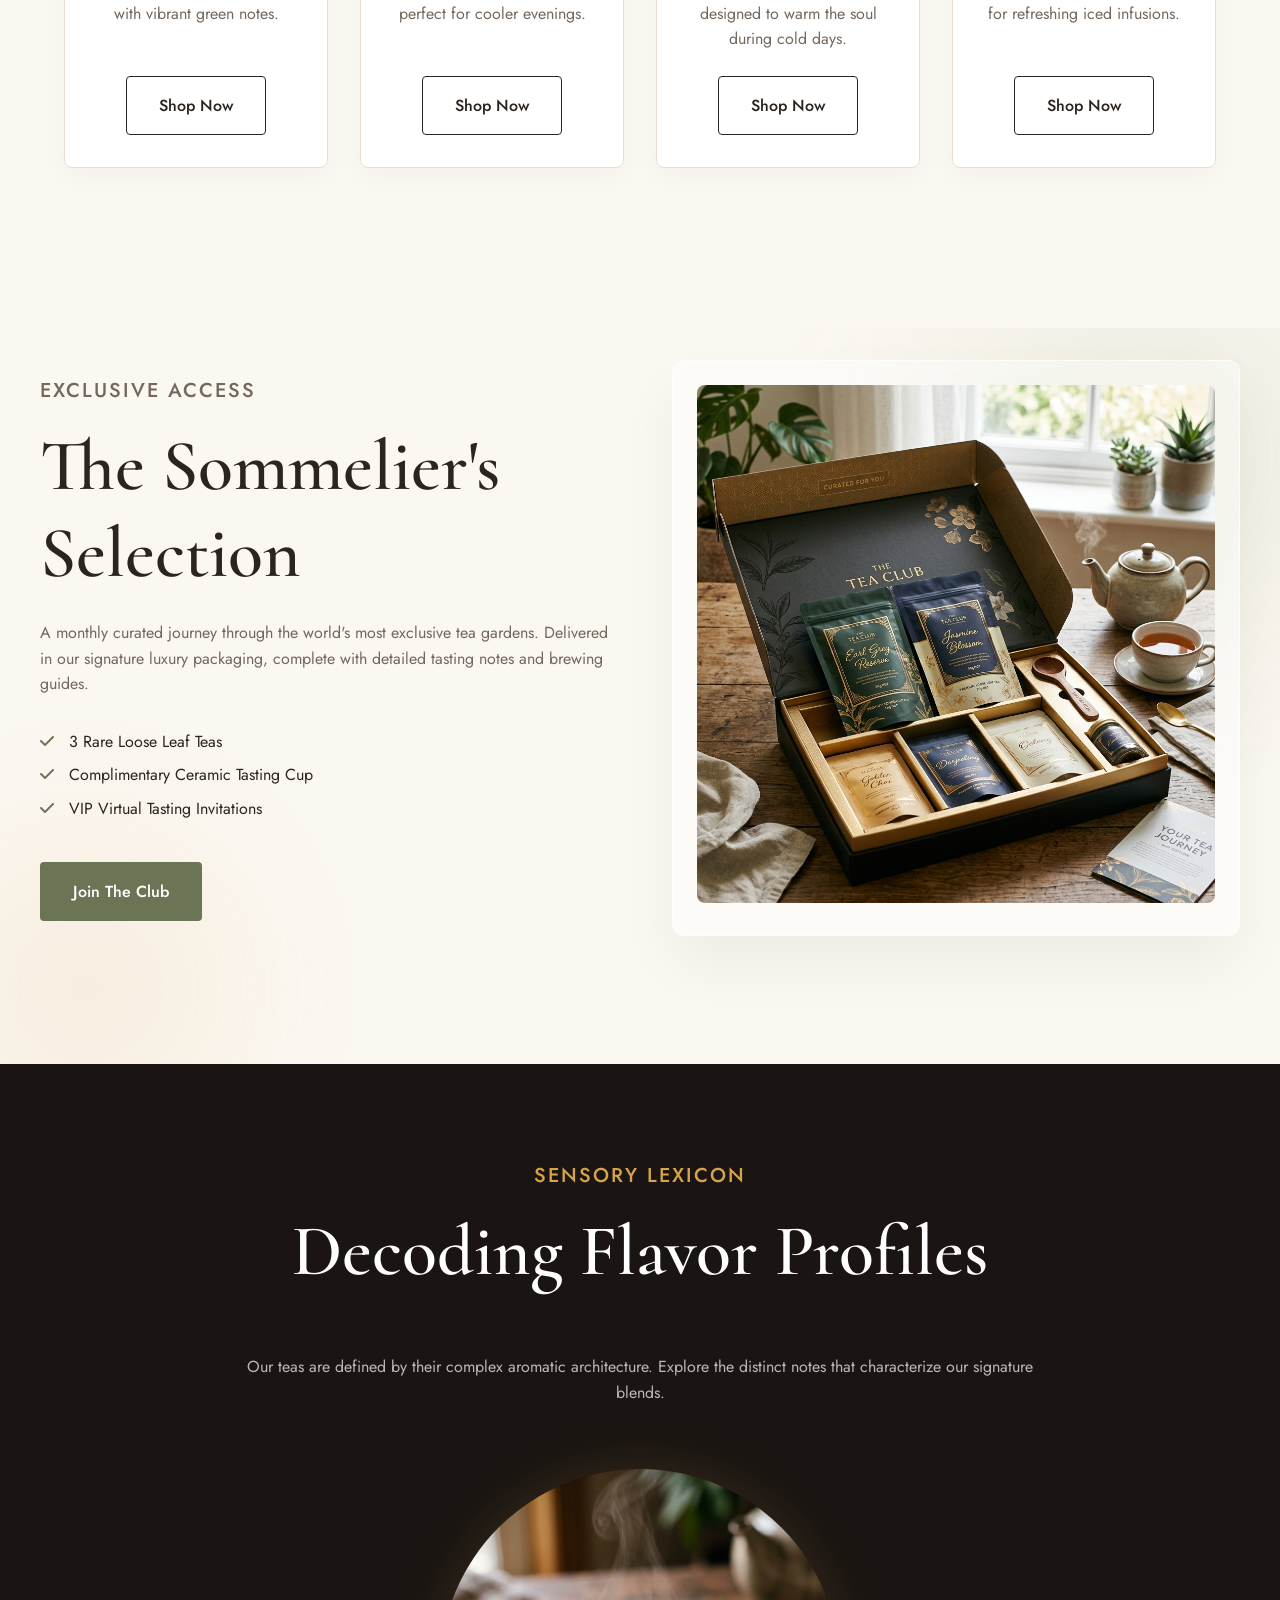
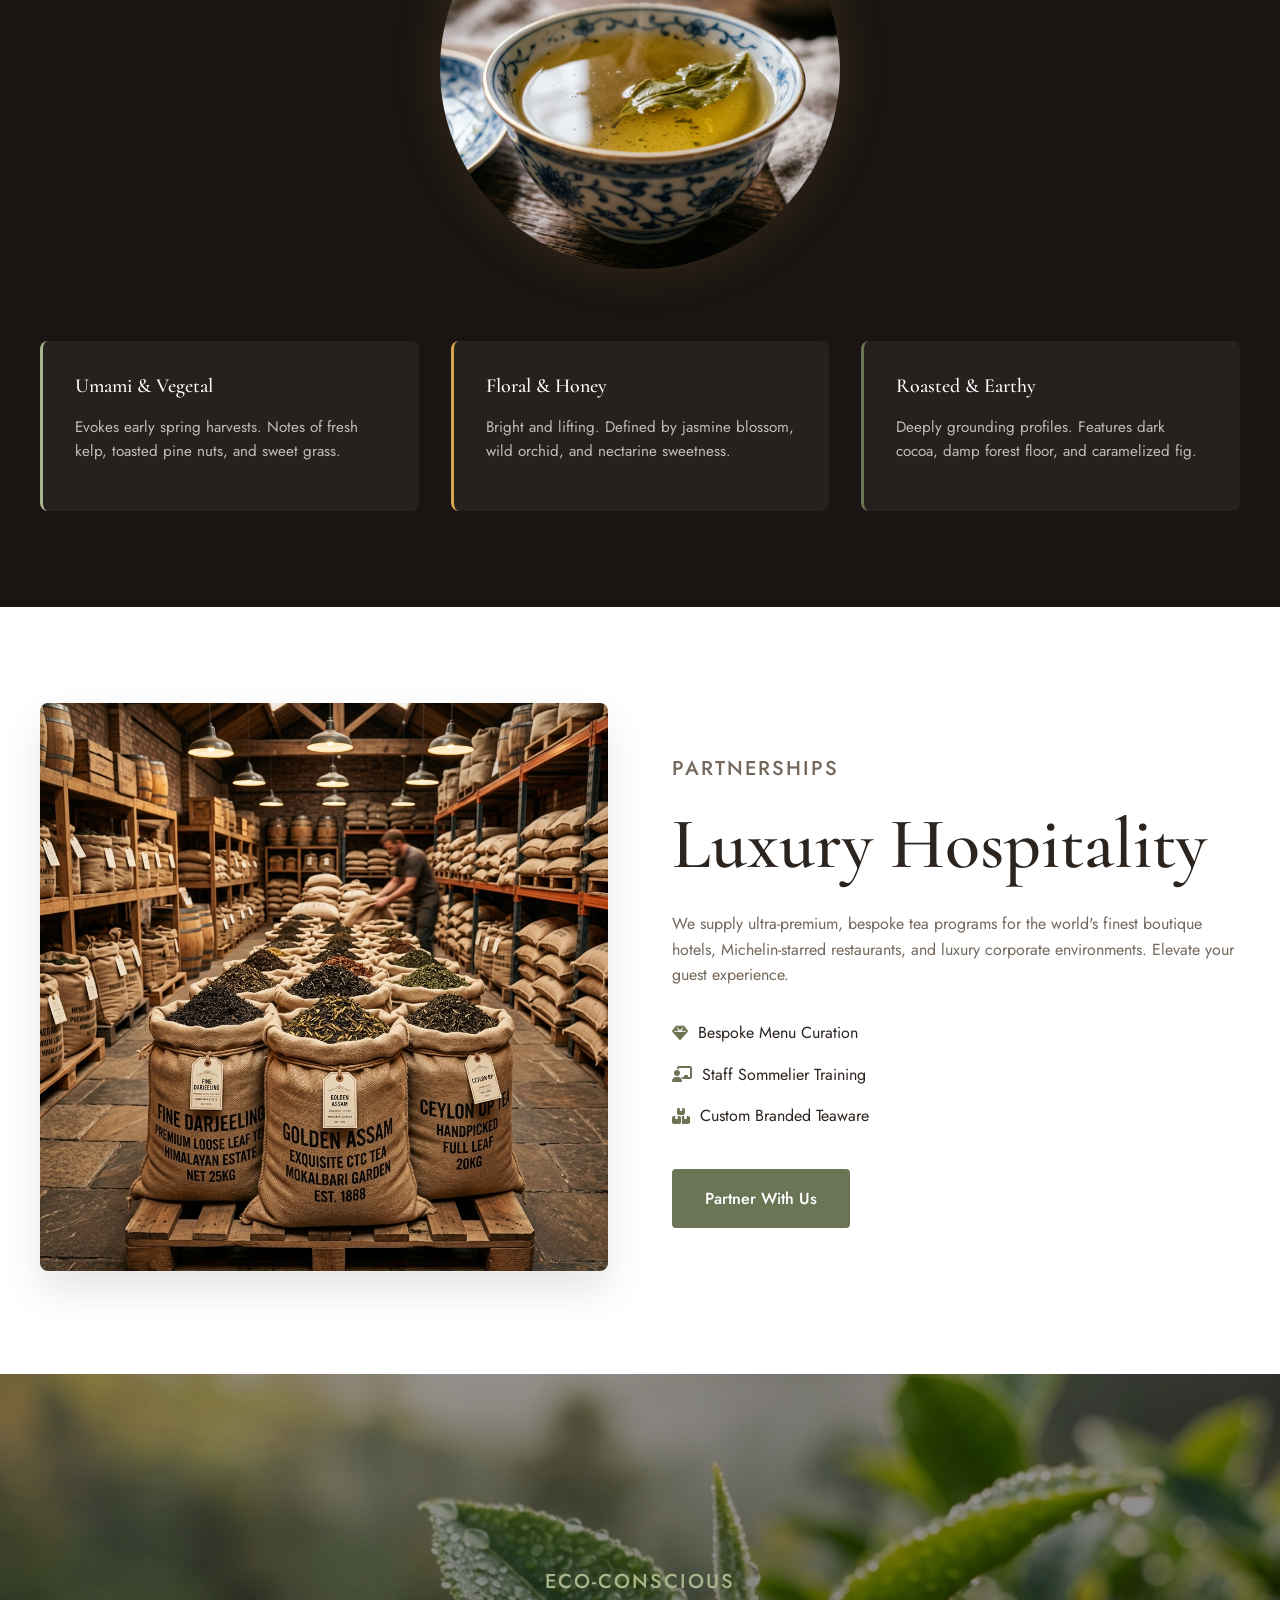
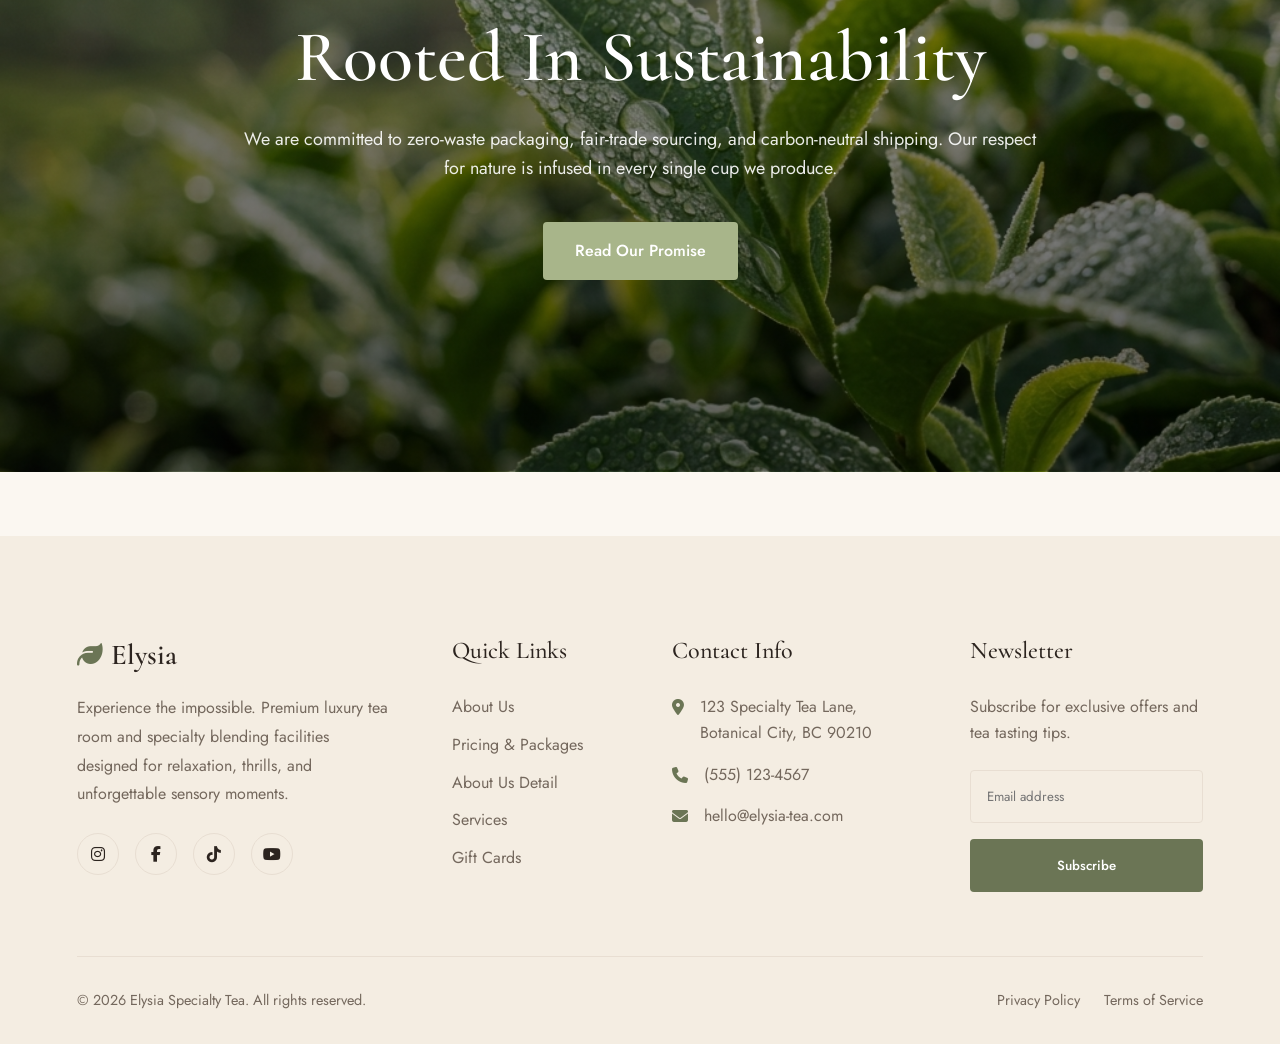
==== commit 8dbcd02b: "1ST COMMT" ====
--- a/home-2.html
+++ b/home-2.html
@@ -73,7 +73,7 @@
             <div style="text-align: center; margin-bottom: 4rem;">
                 <h2>Seasonal Collections</h2>
             </div>
-            <div class="card-grid cols-2">
+            <div class="card-grid cols-4">
                 <div class="card">
                     <div class="card-img-wrapper"><img src="images/home2_tea_4.png" alt="Spring Harvest"></div>
                     <div class="card-content">
@@ -90,11 +90,27 @@
                         <div class="card-cta"><a href="shop.html" class="btn btn-secondary">Shop Now</a></div>
                     </div>
                 </div>
+                <div class="card">
+                    <div class="card-img-wrapper"><img src="images/tea_product_1.jpg" alt="Winter Reserve"></div>
+                    <div class="card-content">
+                        <h3 class="card-title">Winter Reserve</h3>
+                        <p class="card-desc">Deep, robust profiles designed to warm the soul during cold days.</p>
+                        <div class="card-cta"><a href="shop.html" class="btn btn-secondary">Shop Now</a></div>
+                    </div>
+                </div>
+                <div class="card">
+                    <div class="card-img-wrapper"><img src="images/tea_product_2.jpg" alt="Summer Flush"></div>
+                    <div class="card-content">
+                        <h3 class="card-title">Summer Flush</h3>
+                        <p class="card-desc">Light, floral blends perfect for refreshing iced infusions.</p>
+                        <div class="card-cta"><a href="shop.html" class="btn btn-secondary">Shop Now</a></div>
+                    </div>
+                </div>
             </div>
         </section>
         
         <!-- Section 3: Curated Subscription Box -->
-        <section class="sensory-element" style="padding: 8rem 2rem; position: relative; overflow: hidden;">
+        <section class="sensory-element" style="padding: 2rem 2rem 8rem 2rem; padding-top: 2rem !important; position: relative; overflow: hidden;">
             <div style="position: absolute; top: -10%; right: -5%; width: 400px; height: 400px; background: var(--matcha-mist); filter: blur(100px); opacity: 0.15; border-radius: 50%; z-index: -1;"></div>
             <div style="position: absolute; bottom: -10%; left: -5%; width: 300px; height: 300px; background: var(--saffron-infusion); filter: blur(80px); opacity: 0.1; border-radius: 50%; z-index: -1;"></div>
             
@@ -127,9 +143,22 @@
                 <h2 style="color: #FFF; margin-top: 1rem;">Decoding Flavor Profiles</h2>
                 <p style="color: rgba(255,255,255,0.7);">Our teas are defined by their complex aromatic architecture. Explore the distinct notes that characterize our signature blends.</p>
             </div>
-            <div style="max-width: 1000px; margin: 0 auto; position: relative; padding-bottom: 2rem;">
+            <div style="max-width: 1000px; margin: 0 auto; position: relative;">
                 <img src="images/home2_tasting_2.png" alt="Tasting Notes" style="width: 100%; max-width: 400px; border-radius: 50%; box-shadow: 0 0 50px rgba(215, 164, 74, 0.15); animation: floatAroma 8s ease-in-out infinite;">
             </div>
+            <div style="display: grid; grid-template-columns: repeat(auto-fit, minmax(250px, 1fr)); gap: 2rem; max-width: 1200px; margin: 4rem auto 0; text-align: left;">
+                <div style="background: rgba(255,255,255,0.05); padding: 2rem; border-radius: 8px; border-left: 3px solid var(--matcha-mist);">
+                    <h3 style="color: #FFF; margin-bottom: 1rem; font-size: 1.25rem;">Umami & Vegetal</h3>
+                    <p style="color: rgba(255,255,255,0.7); font-size: 0.95rem;">Evokes early spring harvests. Notes of fresh kelp, toasted pine nuts, and sweet grass.</p>
+                </div>
+                <div style="background: rgba(255,255,255,0.05); padding: 2rem; border-radius: 8px; border-left: 3px solid var(--saffron-infusion);">
+                    <h3 style="color: #FFF; margin-bottom: 1rem; font-size: 1.25rem;">Floral & Honey</h3>
+                    <p style="color: rgba(255,255,255,0.7); font-size: 0.95rem;">Bright and lifting. Defined by jasmine blossom, wild orchid, and nectarine sweetness.</p>
+                </div>
+                <div style="background: rgba(255,255,255,0.05); padding: 2rem; border-radius: 8px; border-left: 3px solid var(--aged-tea-leaf);">
+                    <h3 style="color: #FFF; margin-bottom: 1rem; font-size: 1.25rem;">Roasted & Earthy</h3>
+                    <p style="color: rgba(255,255,255,0.7); font-size: 0.95rem;">Deeply grounding profiles. Features dark cocoa, damp forest floor, and caramelized fig.</p>
+                </div>
             </div>
         </section>
         
@@ -140,6 +169,12 @@
                     <span class="subheading">Partnerships</span>
                     <h2 style="margin: 1rem 0 1.5rem;">Luxury Hospitality</h2>
                     <p style="margin-bottom: 2rem;">We supply ultra-premium, bespoke tea programs for the world's finest boutique hotels, Michelin-starred restaurants, and luxury corporate environments. Elevate your guest experience.</p>
+                    <ul style="list-style: none; padding: 0; margin: 0 0 2.5rem 0; display: inline-flex; flex-direction: column; gap: 1rem; text-align: left;">
+                        <li style="display: flex; align-items: center; gap: 10px;"><i class="fas fa-gem" style="color: var(--aged-tea-leaf);"></i> <span>Bespoke Menu Curation</span></li>
+                        <li style="display: flex; align-items: center; gap: 10px;"><i class="fas fa-chalkboard-teacher" style="color: var(--aged-tea-leaf);"></i> <span>Staff Sommelier Training</span></li>
+                        <li style="display: flex; align-items: center; gap: 10px;"><i class="fas fa-boxes" style="color: var(--aged-tea-leaf);"></i> <span>Custom Branded Teaware</span></li>
+                    </ul>
+                    <br>
                     <a href="contact.html" class="btn btn-primary">Partner With Us</a>
                 </div>
                 <div style="order: 1;">
--- a/css/style.css
+++ b/css/style.css
@@ -200,6 +200,7 @@
 .card-grid.cols-4 { grid-template-columns: repeat(4, 1fr); }
 .card-grid.cols-2 { grid-template-columns: repeat(2, 1fr); }
 .card-grid.cols-3 { grid-template-columns: repeat(3, 1fr); }
+.pricing-grid { grid-auto-rows: 1fr; }
 
 .card {
   background-color: var(--card-bg);
@@ -210,7 +211,10 @@
   transition: transform 0.5s ease, box-shadow 0.5s ease;
   display: flex;
   flex-direction: column;
-  height: 100%;
+  height: auto;
+}
+.pricing-grid .card .btn {
+  margin-top: auto;
 }
 .card:hover {
   transform: translateY(-10px);
@@ -256,25 +260,13 @@
   /* Odd card centering logic */
   .card-grid.cols-3 .card:nth-child(odd):last-child {
     grid-column: 1 / -1;
+    grid-row: 2;
     max-width: calc(50% - 1rem);
-    margin: 2rem auto 0;
+    margin: 4rem auto 0 !important;
     justify-self: center;
     width: 100%;
   }
 
-  /* Force Pricing Cards to 1 Column on Tablet to eliminate overlap bugs */
-  .pricing-grid {
-    grid-template-columns: 1fr !important;
-  }
-  .pricing-grid .card {
-    max-width: 600px !important;
-    margin: 0 auto !important;
-  }
-  .pricing-grid .card:nth-child(odd):last-child {
-    grid-column: auto !important;
-    max-width: 600px !important;
-    margin: 0 auto !important;
-  }
   .text-center-mobile {
     text-align: center;
   }
@@ -290,6 +282,7 @@
   .card-grid.cols-4, .card-grid.cols-3, .card-grid.cols-2 {
     grid-template-columns: repeat(2, 1fr); /* Mobile 2x2 grid */
   }
+
 
   
   h1, h2, h3, p, .subheading { text-align: center; }
@@ -584,7 +577,15 @@
     grid-template-columns: 1fr;
   }
   .card-grid.cols-3 .card:nth-child(odd):last-child {
-    max-width: 100%;
+    max-width: none !important;
+    margin: 0 auto !important;
+    grid-column: auto !important;
+    grid-row: auto !important;
+    justify-self: stretch !important;
+    width: auto !important;
+  }
+  .pricing-grid {
+    grid-auto-rows: auto !important;
   }
   .card-grid {
     padding: 2rem 0;
